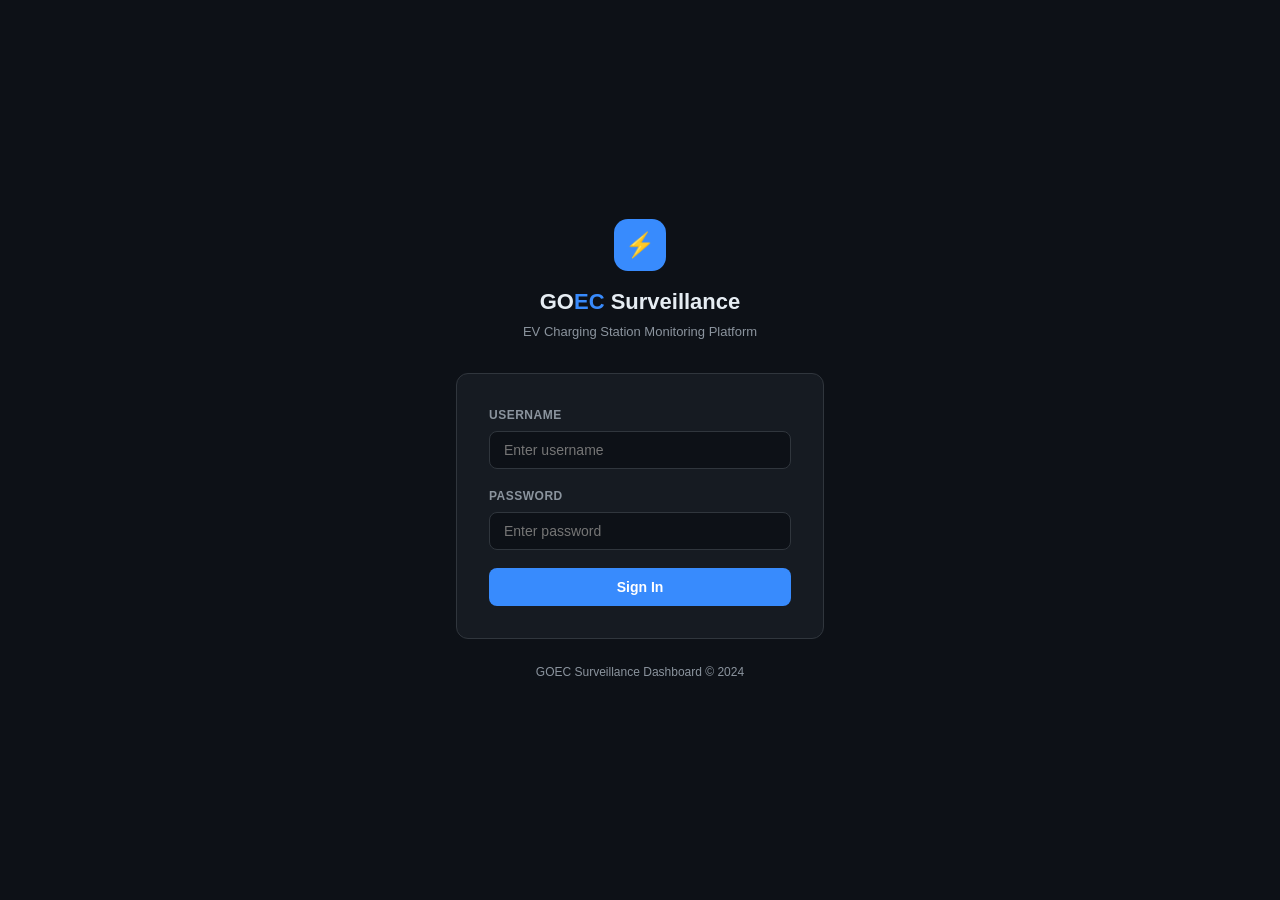
==== services/orchestration/dashboard/gun_detection.html @ 723a0473 "Add multi-page GOEC surveillance dashboard Production-grade static dashboard served via Nginx: - log" ====
<!DOCTYPE html>
<html lang="en">
<head>
  <meta charset="UTF-8"/>
  <meta name="viewport" content="width=device-width, initial-scale=1.0"/>
  <title>GOEC — Gun Detection</title>
  <link rel="stylesheet" href="shared.css"/>
  <style>
    .uc-layout { display: grid; grid-template-columns: 1fr 400px; gap: var(--gap); }
    .uc-layout .col-left  { display: flex; flex-direction: column; gap: var(--gap); }
    .uc-layout .col-right { display: flex; flex-direction: column; gap: var(--gap); }
    @media(max-width:1000px){ .uc-layout { grid-template-columns: 1fr; } }
    .alerts-list { max-height: 420px; overflow-y: auto; }
  </style>
</head>
<body>
<div id="toast-container"></div>
<div id="sidebar-slot"></div>

<div class="main-area" id="main-area">
  <div class="topbar">
    <div class="topbar-left">
      <a href="home.html" style="color:var(--muted);font-size:12px;text-decoration:none;">← Home</a>
      <h2 class="topbar-title">🔫 Gun Detection</h2>
      <span class="badge loading" id="page-badge">Loading…</span>
    </div>
    <div class="topbar-right">
      <span class="topbar-refresh">Updated: <span id="last-refresh">—</span></span>
    </div>
  </div>

  <div class="page-content">

    <div style="display:flex;gap:8px;flex-wrap:wrap;margin-bottom:20px">
      <div class="status-chip"><div class="dot" id="dot-orch"></div><span id="lbl-orch">Orchestration</span></div>
      <div class="status-chip"><div class="dot" id="dot-usecase"></div><span id="lbl-usecase">Usecase Service</span></div>
      <div class="status-chip"><div class="dot" id="dot-alert"></div><span id="lbl-alert">Alert Service</span></div>
      <div class="status-chip"><div class="dot" id="dot-cam"></div><span id="lbl-cam">Camera Detection</span></div>
      <div class="status-chip"><div class="dot" id="dot-worker"></div><span id="lbl-worker">Celery Workers</span></div>
    </div>

    <div class="kpi-strip">
      <div class="kpi-chip">
        <div class="kpi-label">Total Alerts</div>
        <div class="kpi-val" id="kpi-total">—</div>
        <div class="kpi-sub">all time</div>
      </div>
      <div class="kpi-chip">
        <div class="kpi-label">Latest Alert</div>
        <div class="kpi-val" style="font-size:14px" id="kpi-latest">—</div>
        <div class="kpi-sub">timestamp</div>
      </div>
      <div class="kpi-chip">
        <div class="kpi-label">Pipeline</div>
        <div class="kpi-val" id="kpi-pipeline">—</div>
        <div class="kpi-sub">camera_01</div>
      </div>
    </div>

    <div class="uc-layout">
      <div class="col-left">
        <div class="card">
          <div class="card-header">
            <h3>📷 Live Frame Viewer</h3>
            <button class="filter-btn" onclick="refreshNow()">↻ Refresh</button>
          </div>
          <div class="live-frame-box" id="frame-box" style="max-height:340px">
            <div class="frame-empty"><div class="frame-icon">📷</div>Fetching latest frame…</div>
          </div>
          <div class="card-footer">
            <span id="frame-ts">—</span>
            <span style="color:var(--warn)" id="frame-label">Latest alert snapshot</span>
          </div>
        </div>

        <div class="card">
          <div class="card-header">
            <h3>🔔 Violation Alert Feed</h3>
          </div>
          <div style="padding:10px 16px 0;border-bottom:1px solid var(--border)">
            <div class="filter-bar">
              <label>Time range:</label>
              <select class="filter-select" id="filter-range">
                <option value="20">Last 20</option>
                <option value="50">Last 50</option>
                <option value="100">Last 100</option>
              </select>
              <button class="filter-btn" onclick="refreshNow()">Apply</button>
            </div>
          </div>
          <div class="alerts-list" id="alerts-list">
            <div class="spinner-wrap"><div class="spinner"></div></div>
          </div>
          <div class="card-footer">
            <span id="footer-count">—</span>
            <span id="footer-ts">—</span>
          </div>
        </div>
      </div>

      <div class="col-right">
        <div class="card" style="flex:1">
          <div class="card-header">
            <h3>📋 Alert Detail</h3>
          </div>
          <div id="detail-panel" style="padding:20px">
            <div style="text-align:center;color:var(--muted);padding:40px 0">
              <div style="font-size:28px;margin-bottom:8px">👆</div>
              Click any alert to see details
            </div>
          </div>
        </div>
      </div>
    </div>

  </div>
</div>

<div id="modal-overlay" class="modal-overlay" onclick="if(event.target===this)Modal.close()">
  <div class="modal">
    <div class="modal-header">
      <h3 id="modal-title">Alert Detail</h3>
      <button class="modal-close" onclick="Modal.close()">×</button>
    </div>
    <div class="modal-body">
      <img id="modal-snapshot" class="modal-snapshot" alt="Alert Snapshot"/>
      <div class="modal-field"><label>Camera</label><div class="val" id="m-camera">—</div></div>
      <div class="modal-field"><label>Usecase</label><div class="val" id="m-usecase">—</div></div>
      <div class="modal-field"><label>Alert Type</label><div class="val" id="m-type">—</div></div>
      <div class="modal-field"><label>Timestamp</label><div class="val" id="m-ts">—</div></div>
      <div class="modal-field"><label>Status</label><div class="val" id="m-status">—</div></div>
      <div class="modal-field" id="m-extras-section" style="display:none">
        <label>Extras</label><pre class="extras" id="m-extras"></pre>
      </div>
    </div>
  </div>
</div>

<script src="app.js"></script>
<script>
  if (!Auth.requireAuth()) throw new Error('unauthenticated');
  injectSidebarHTML('gun_detection');
  initSidebar();

  const UC_ID = 'gun_detection';
  let prevAlerts = null;

  function renderDetailPanel(alert) {
    const snap = alert.snapshot_b64
      ? `<img src="data:image/jpeg;base64,${alert.snapshot_b64}" style="width:100%;border-radius:6px;margin-bottom:14px"/>`
      : '';
    const extras = alert.extras && Object.keys(alert.extras).length > 0
      ? `<div class="modal-field"><label>Extras</label><pre class="extras">${JSON.stringify(alert.extras, null, 2)}</pre></div>`
      : '';
    document.getElementById('detail-panel').innerHTML = `
      ${snap}
      <div class="modal-field"><label>Alert Type</label><div class="val">${escHtml(alert.alert_type || '—')}</div></div>
      <div class="modal-field"><label>Camera</label><div class="val">${escHtml(alert.camera_id || '—')}</div></div>
      <div class="modal-field"><label>Timestamp</label><div class="val">${fmtTsFull(alert.timestamp)}</div></div>
      <div class="modal-field"><label>Status</label><div class="val">${escHtml(alert.status || '—')}</div></div>
      ${extras}
    `;
  }

  async function refreshNow() {
    const limit = document.getElementById('filter-range').value;
    const [alertData, pipeline] = await Promise.all([
      fetchJSON(`${CONFIG.alertUrl}/alert/list?camera_id=${CONFIG.cameraId}&usecase_name=${UC_ID}&limit=${limit}`, { alerts: [] }),
      fetchJSON(`${CONFIG.orchestrationUrl}/pipeline/status/${CONFIG.cameraId}`),
    ]);

    await refreshServiceStatus();

    const alerts = (alertData && alertData.alerts) ? alertData.alerts : null;
    const alertsArr = alerts || [];

    setDot('dot-alert', alertData !== null ? 'green' : 'red',
      alertData !== null ? 'Alert Service: Up' : 'Alert Service: Down');

    const badge = document.getElementById('page-badge');
    badge.textContent = alertsArr.length > 0 ? 'Active' : 'No Alerts';
    badge.className   = `badge ${alertsArr.length > 0 ? 'active' : 'inactive'}`;

    document.getElementById('kpi-total').textContent   = alertsArr.length;
    document.getElementById('kpi-latest').textContent  = alertsArr[0] ? fmtTs(alertsArr[0].timestamp) : '—';
    document.getElementById('kpi-pipeline').textContent = pipeline
      ? (pipeline.running ? '▶ Running' : '⏸ Idle') : '—';

    renderSnapshot('frame-box', alertsArr);
    document.getElementById('frame-ts').textContent = alertsArr[0] ? fmtTsFull(alertsArr[0].timestamp) : '—';

    const listEl = document.getElementById('alerts-list');
    if (alertData === null) {
      listEl.innerHTML = '<div class="error-state">⚠️ Unable to fetch alert data. Check Alert Service.</div>';
    } else if (alertsArr.length === 0) {
      listEl.innerHTML = '<div class="no-alerts"><div class="no-alerts-icon">✅</div>No violations recorded</div>';
    } else {
      if (prevAlerts) {
        const prevIds = new Set(prevAlerts.map(a => a.alert_id));
        alertsArr.filter(a => !prevIds.has(a.alert_id)).forEach(a => {
          Toast.show({ title: 'New Gun Alert', message: a.alert_type, type: 'warn' });
        });
      }
      listEl.innerHTML = alertsArr.map((a, i) => `
        <div class="alert-item" id="alert-row-${i}" onclick="selectAlert(${i})">
          <div class="alert-icon">🔔</div>
          <div class="alert-body">
            <div class="alert-type">${escHtml(a.alert_type || a.usecase_name || '—')}</div>
            <div class="alert-meta">${escHtml(a.camera_id || '')} &mdash; ${escHtml(a.status || '')}</div>
          </div>
          <div class="alert-ts">${fmtTs(a.timestamp)}</div>
        </div>
      `).join('');
    }

    document.getElementById('footer-count').textContent  = `${alertsArr.length} alert${alertsArr.length !== 1 ? 's' : ''}`;
    document.getElementById('footer-ts').textContent     = alertsArr[0] ? `Last: ${fmtTs(alertsArr[0].timestamp)}` : '—';

    prevAlerts = alertsArr;
    setLastRefresh();
    window._currentAlerts = alertsArr;
  }

  function selectAlert(idx) {
    const a = (window._currentAlerts || [])[idx];
    if (!a) return;
    renderDetailPanel(a);
    document.querySelectorAll('.alert-item').forEach((el, i) => {
      el.style.background = i === idx ? 'rgba(218,54,51,0.1)' : '';
    });
  }

  refreshNow();
  setInterval(refreshNow, CONFIG.refreshIntervalMs);
</script>
</body>
</html>
---- services/orchestration/dashboard/shared.css ----
/* ═══════════════════════════════════════════════════════════
   GOEC Surveillance Dashboard — Shared Stylesheet
   ═══════════════════════════════════════════════════════════ */

*, *::before, *::after { box-sizing: border-box; margin: 0; padding: 0; }

:root {
  --bg:          #0d1117;
  --surface:     #161b22;
  --surface2:    #1c2230;
  --border:      #30363d;
  --accent:      #238636;
  --accent-soft: #1f3d2b;
  --danger:      #da3633;
  --danger-soft: #2d1f1f;
  --warn:        #d29922;
  --warn-soft:   #2d2208;
  --info:        #388bfd;
  --info-soft:   #1f2d3d;
  --text:        #e6edf3;
  --muted:       #8b949e;
  --radius:      8px;
  --radius-lg:   12px;
  --gap:         16px;
  --sidebar-w:   230px;
  --sidebar-collapsed: 58px;
  --topbar-h:    56px;
  --transition:  0.2s ease;
}

html, body {
  background: var(--bg);
  color: var(--text);
  font-family: -apple-system, BlinkMacSystemFont, "Segoe UI", Roboto, "Helvetica Neue", sans-serif;
  font-size: 14px;
  line-height: 1.5;
  min-height: 100vh;
}

/* ── Scrollbar ── */
::-webkit-scrollbar { width: 5px; height: 5px; }
::-webkit-scrollbar-track { background: transparent; }
::-webkit-scrollbar-thumb { background: var(--border); border-radius: 3px; }

/* ══════════════════════════════════════════
   APP SHELL
══════════════════════════════════════════ */
.app-shell {
  display: flex;
  min-height: 100vh;
}

/* ── Sidebar ── */
.sidebar {
  width: var(--sidebar-w);
  min-height: 100vh;
  background: var(--surface);
  border-right: 1px solid var(--border);
  display: flex;
  flex-direction: column;
  position: fixed;
  top: 0; left: 0; bottom: 0;
  z-index: 50;
  transition: width var(--transition);
  overflow: hidden;
}
.sidebar.collapsed { width: var(--sidebar-collapsed); }

.sidebar-brand {
  display: flex;
  align-items: center;
  gap: 10px;
  padding: 0 16px;
  height: var(--topbar-h);
  border-bottom: 1px solid var(--border);
  flex-shrink: 0;
  overflow: hidden;
  white-space: nowrap;
}
.sidebar-brand .brand-icon {
  width: 28px; height: 28px;
  background: var(--info);
  border-radius: 6px;
  display: flex; align-items: center; justify-content: center;
  font-size: 14px;
  flex-shrink: 0;
}
.sidebar-brand .brand-text {
  font-size: 15px;
  font-weight: 700;
  letter-spacing: 0.5px;
  color: var(--text);
}
.sidebar-brand .brand-text span { color: var(--info); }

.sidebar-toggle {
  width: 28px; height: 28px;
  background: none;
  border: 1px solid var(--border);
  border-radius: 6px;
  color: var(--muted);
  cursor: pointer;
  display: flex; align-items: center; justify-content: center;
  margin-left: auto;
  flex-shrink: 0;
  font-size: 13px;
  transition: color var(--transition), background var(--transition);
}
.sidebar-toggle:hover { color: var(--text); background: var(--surface2); }

.sidebar-nav {
  flex: 1;
  padding: 8px 0;
  overflow-y: auto;
  overflow-x: hidden;
}

.nav-section-label {
  font-size: 10px;
  font-weight: 600;
  text-transform: uppercase;
  letter-spacing: 1px;
  color: var(--muted);
  padding: 12px 18px 4px;
  white-space: nowrap;
  overflow: hidden;
  transition: opacity var(--transition);
}
.sidebar.collapsed .nav-section-label { opacity: 0; }

.nav-item {
  display: flex;
  align-items: center;
  gap: 10px;
  padding: 9px 16px;
  color: var(--muted);
  text-decoration: none;
  font-size: 13px;
  font-weight: 500;
  border-radius: 6px;
  margin: 1px 8px;
  white-space: nowrap;
  overflow: hidden;
  transition: color var(--transition), background var(--transition);
  cursor: pointer;
  border: none;
  background: none;
  width: calc(100% - 16px);
  text-align: left;
}
.nav-item:hover { color: var(--text); background: rgba(255,255,255,0.05); }
.nav-item.active { color: var(--info); background: var(--info-soft); }
.nav-item.active .nav-icon { color: var(--info); }
.nav-item.danger:hover { color: var(--danger); background: var(--danger-soft); }

.nav-icon { font-size: 16px; flex-shrink: 0; width: 20px; text-align: center; }
.nav-label { transition: opacity var(--transition); }
.sidebar.collapsed .nav-label { opacity: 0; pointer-events: none; }

.sidebar-bottom {
  padding: 8px 0 12px;
  border-top: 1px solid var(--border);
}

/* ── Main area ── */
.main-area {
  margin-left: var(--sidebar-w);
  flex: 1;
  display: flex;
  flex-direction: column;
  min-height: 100vh;
  transition: margin-left var(--transition);
}
.main-area.sidebar-collapsed { margin-left: var(--sidebar-collapsed); }

/* ── Topbar ── */
.topbar {
  height: var(--topbar-h);
  background: var(--surface);
  border-bottom: 1px solid var(--border);
  display: flex;
  align-items: center;
  justify-content: space-between;
  padding: 0 24px;
  position: sticky;
  top: 0;
  z-index: 40;
}
.topbar-left { display: flex; align-items: center; gap: 12px; }
.topbar-title { font-size: 16px; font-weight: 600; }
.topbar-right { display: flex; align-items: center; gap: 12px; }
.topbar-refresh { font-size: 12px; color: var(--muted); }

/* ── Page content ── */
.page-content {
  padding: 24px;
  flex: 1;
}

/* ══════════════════════════════════════════
   BADGES
══════════════════════════════════════════ */
.badge {
  display: inline-flex; align-items: center; gap: 5px;
  font-size: 11px; font-weight: 600;
  padding: 3px 10px;
  border-radius: 20px;
  text-transform: uppercase;
  letter-spacing: 0.3px;
  white-space: nowrap;
}
.badge::before { content: ''; width: 6px; height: 6px; border-radius: 50%; flex-shrink: 0; }
.badge.active   { background: var(--accent-soft); color: #56d364; border: 1px solid var(--accent); }
.badge.active::before { background: #56d364; box-shadow: 0 0 5px #56d364; }
.badge.inactive { background: var(--danger-soft); color: #f85149; border: 1px solid var(--danger); }
.badge.inactive::before { background: #f85149; }
.badge.loading  { background: var(--info-soft);   color: #79c0ff; border: 1px solid var(--info); }
.badge.loading::before { background: #79c0ff; animation: pulse 1.2s infinite; }
.badge.error    { background: var(--danger-soft); color: #f85149; border: 1px solid var(--danger); }
.badge.coming-soon { background: var(--info-soft); color: #79c0ff; border: 1px solid var(--info); }
.badge.coming-soon::before { display: none; }

/* ══════════════════════════════════════════
   CARDS
══════════════════════════════════════════ */
.card {
  background: var(--surface);
  border: 1px solid var(--border);
  border-radius: var(--radius);
  overflow: hidden;
}
.card-header {
  display: flex; align-items: center; justify-content: space-between;
  padding: 14px 18px;
  border-bottom: 1px solid var(--border);
}
.card-header h3 { font-size: 14px; font-weight: 600; display: flex; align-items: center; gap: 8px; }
.card-body { padding: 18px; }
.card-footer {
  padding: 10px 18px;
  border-top: 1px solid var(--border);
  font-size: 12px;
  color: var(--muted);
  display: flex; align-items: center; justify-content: space-between;
}

/* ══════════════════════════════════════════
   SECTION TITLE
══════════════════════════════════════════ */
.section-title {
  font-size: 12px;
  font-weight: 600;
  text-transform: uppercase;
  letter-spacing: 1px;
  color: var(--muted);
  margin-bottom: 14px;
  padding-bottom: 8px;
  border-bottom: 1px solid var(--border);
}

/* ══════════════════════════════════════════
   STATUS DOTS
══════════════════════════════════════════ */
.dot {
  width: 8px; height: 8px;
  border-radius: 50%;
  background: var(--muted);
  flex-shrink: 0;
  display: inline-block;
}
.dot.green  { background: var(--accent); box-shadow: 0 0 6px var(--accent); }
.dot.red    { background: var(--danger); box-shadow: 0 0 6px var(--danger); }
.dot.yellow { background: var(--warn);   box-shadow: 0 0 6px var(--warn); }

.status-chip {
  display: inline-flex; align-items: center; gap: 7px;
  background: var(--surface);
  border: 1px solid var(--border);
  border-radius: 20px;
  padding: 5px 12px;
  font-size: 12px;
}

/* ══════════════════════════════════════════
   ALERT FEED
══════════════════════════════════════════ */
.alerts-list {
  overflow-y: auto;
}
.alert-item {
  padding: 10px 16px;
  border-bottom: 1px solid var(--border);
  display: flex;
  align-items: flex-start;
  gap: 10px;
  cursor: pointer;
  transition: background var(--transition);
}
.alert-item:hover { background: rgba(255,255,255,0.03); }
.alert-item:last-child { border-bottom: none; }
.alert-item.new-alert { animation: flash-in 0.5s ease; }
.alert-icon { font-size: 14px; flex-shrink: 0; margin-top: 1px; }
.alert-body { flex: 1; min-width: 0; }
.alert-type {
  font-weight: 600; font-size: 13px; color: var(--warn);
  white-space: nowrap; overflow: hidden; text-overflow: ellipsis;
}
.alert-meta { font-size: 11px; color: var(--muted); margin-top: 2px; }
.alert-ts   { font-size: 11px; color: var(--muted); flex-shrink: 0; margin-top: 2px; }
.no-alerts  { padding: 32px 16px; text-align: center; color: var(--muted); font-size: 13px; }
.no-alerts .no-alerts-icon { font-size: 28px; margin-bottom: 8px; }
.error-state { padding: 32px 16px; text-align: center; color: var(--danger); font-size: 13px; }

/* ══════════════════════════════════════════
   SPINNER
══════════════════════════════════════════ */
.spinner-wrap {
  display: flex;
  align-items: center;
  justify-content: center;
  padding: 32px;
}
.spinner {
  width: 24px; height: 24px;
  border: 2px solid var(--border);
  border-top-color: var(--info);
  border-radius: 50%;
  animation: spin 0.7s linear infinite;
}
.spinner.sm { width: 16px; height: 16px; }

/* ══════════════════════════════════════════
   TOAST
══════════════════════════════════════════ */
#toast-container {
  position: fixed;
  bottom: 24px; right: 24px;
  z-index: 999;
  display: flex;
  flex-direction: column;
  gap: 8px;
  pointer-events: none;
}
.toast {
  background: var(--surface2);
  border: 1px solid var(--border);
  border-radius: var(--radius);
  padding: 12px 16px;
  font-size: 13px;
  display: flex;
  align-items: flex-start;
  gap: 10px;
  min-width: 280px;
  max-width: 360px;
  pointer-events: all;
  animation: slide-in 0.25s ease;
  box-shadow: 0 4px 20px rgba(0,0,0,0.4);
}
.toast.warn  { border-left: 3px solid var(--warn); }
.toast.danger{ border-left: 3px solid var(--danger); }
.toast.info  { border-left: 3px solid var(--info); }
.toast.success { border-left: 3px solid var(--accent); }
.toast-icon  { font-size: 16px; flex-shrink: 0; }
.toast-body  { flex: 1; }
.toast-title { font-weight: 600; margin-bottom: 2px; }
.toast-msg   { color: var(--muted); font-size: 12px; }
.toast-close {
  background: none; border: none; color: var(--muted);
  cursor: pointer; font-size: 16px; line-height: 1; flex-shrink: 0;
}
.toast-close:hover { color: var(--text); }
.toast.fade-out { animation: fade-out 0.3s ease forwards; }

/* ══════════════════════════════════════════
   MODAL
══════════════════════════════════════════ */
.modal-overlay {
  display: none;
  position: fixed; inset: 0;
  background: rgba(0,0,0,0.7);
  z-index: 200;
  align-items: center;
  justify-content: center;
  padding: 16px;
}
.modal-overlay.open { display: flex; }
.modal {
  background: var(--surface);
  border: 1px solid var(--border);
  border-radius: var(--radius-lg);
  width: 600px;
  max-width: 100%;
  max-height: 90vh;
  overflow-y: auto;
  animation: modal-in 0.2s ease;
}
.modal-header {
  display: flex; justify-content: space-between; align-items: center;
  padding: 16px 20px;
  border-bottom: 1px solid var(--border);
  position: sticky; top: 0; background: var(--surface); z-index: 1;
}
.modal-header h3 { font-size: 15px; font-weight: 600; }
.modal-close {
  background: none; border: none; color: var(--muted);
  cursor: pointer; font-size: 22px; line-height: 1; padding: 0 4px;
}
.modal-close:hover { color: var(--text); }
.modal-body { padding: 20px; }
.modal-snapshot { width: 100%; border-radius: 8px; margin-bottom: 18px; display: none; }
.modal-field { margin-bottom: 14px; }
.modal-field label {
  display: block; font-size: 11px; font-weight: 600;
  color: var(--muted); text-transform: uppercase; margin-bottom: 5px; letter-spacing: 0.5px;
}
.modal-field .val { font-size: 13px; }
pre.extras {
  background: var(--bg); border: 1px solid var(--border);
  border-radius: 6px; padding: 12px; font-size: 11px;
  overflow-x: auto; white-space: pre-wrap; word-break: break-all;
  color: #79c0ff; font-family: "SFMono-Regular", Consolas, monospace;
}

/* ══════════════════════════════════════════
   FILTER BAR
══════════════════════════════════════════ */
.filter-bar {
  display: flex; align-items: center; gap: 8px; flex-wrap: wrap;
  padding: 10px 0 14px;
}
.filter-bar label { font-size: 12px; color: var(--muted); }
.filter-select, .filter-input {
  background: var(--surface2); border: 1px solid var(--border);
  color: var(--text); border-radius: 6px;
  padding: 6px 10px; font-size: 12px; outline: none;
  transition: border-color var(--transition);
}
.filter-select:focus, .filter-input:focus { border-color: var(--info); }
.filter-btn {
  background: var(--info-soft); border: 1px solid var(--info);
  color: var(--info); border-radius: 6px;
  padding: 6px 14px; font-size: 12px; font-weight: 600;
  cursor: pointer; transition: background var(--transition);
}
.filter-btn:hover { background: rgba(56,139,253,0.2); }

/* ══════════════════════════════════════════
   SNAPSHOT VIEWER
══════════════════════════════════════════ */
.live-frame-box {
  background: #000;
  border-radius: var(--radius);
  overflow: hidden;
  position: relative;
  aspect-ratio: 16/9;
  display: flex; align-items: center; justify-content: center;
}
.live-frame-box img {
  width: 100%; height: 100%; object-fit: contain; display: block;
}
.live-frame-box .frame-empty {
  color: var(--muted); font-size: 13px; text-align: center; padding: 16px;
}
.live-frame-box .frame-empty .frame-icon { font-size: 36px; margin-bottom: 8px; }
.frame-label {
  position: absolute; bottom: 8px; left: 0; right: 0;
  text-align: center; font-size: 11px; color: rgba(255,255,255,0.5);
}

/* ══════════════════════════════════════════
   KPI CHIPS
══════════════════════════════════════════ */
.kpi-strip {
  display: flex; gap: var(--gap); flex-wrap: wrap; margin-bottom: 24px;
}
.kpi-chip {
  background: var(--surface); border: 1px solid var(--border);
  border-radius: var(--radius); padding: 14px 20px; min-width: 150px; flex: 1;
}
.kpi-chip .kpi-label { font-size: 11px; color: var(--muted); margin-bottom: 6px; font-weight: 500; }
.kpi-chip .kpi-val { font-size: 22px; font-weight: 700; }
.kpi-chip .kpi-sub { font-size: 11px; color: var(--muted); margin-top: 2px; }

/* ══════════════════════════════════════════
   PAGE HEADER
══════════════════════════════════════════ */
.page-header {
  display: flex; align-items: center; justify-content: space-between;
  margin-bottom: 24px; flex-wrap: wrap; gap: 12px;
}
.page-header-left { display: flex; align-items: center; gap: 14px; }
.page-icon { font-size: 28px; }
.page-header h2 { font-size: 20px; font-weight: 700; }
.page-header .page-sub { font-size: 13px; color: var(--muted); margin-top: 2px; }

/* ══════════════════════════════════════════
   GRID LAYOUTS
══════════════════════════════════════════ */
.grid-2 { display: grid; grid-template-columns: 1fr 1fr; gap: var(--gap); }
.grid-3 { display: grid; grid-template-columns: repeat(3, 1fr); gap: var(--gap); }
.grid-auto { display: grid; grid-template-columns: repeat(auto-fill, minmax(280px, 1fr)); gap: var(--gap); }

/* ══════════════════════════════════════════
   ANIMATIONS
══════════════════════════════════════════ */
@keyframes spin      { to { transform: rotate(360deg); } }
@keyframes pulse     { 0%,100%{ opacity:1; } 50%{ opacity:0.4; } }
@keyframes flash-in  { from { background: rgba(210,153,34,0.15); } to { background: transparent; } }
@keyframes slide-in  { from { transform: translateX(40px); opacity: 0; } to { transform: none; opacity: 1; } }
@keyframes fade-out  { to { opacity: 0; transform: translateX(20px); } }
@keyframes modal-in  { from { opacity: 0; transform: scale(0.96); } to { opacity: 1; transform: none; } }

/* ══════════════════════════════════════════
   RESPONSIVE
══════════════════════════════════════════ */
@media (max-width: 900px) {
  .grid-2, .grid-3 { grid-template-columns: 1fr; }
  .sidebar { width: var(--sidebar-collapsed); }
  .sidebar .nav-label, .sidebar .nav-section-label, .sidebar .brand-text { opacity: 0; pointer-events: none; }
  .main-area { margin-left: var(--sidebar-collapsed); }
}
@media (max-width: 600px) {
  .page-content { padding: 14px; }
  .kpi-strip { gap: 8px; }
  .kpi-chip { min-width: 120px; padding: 12px; }
}
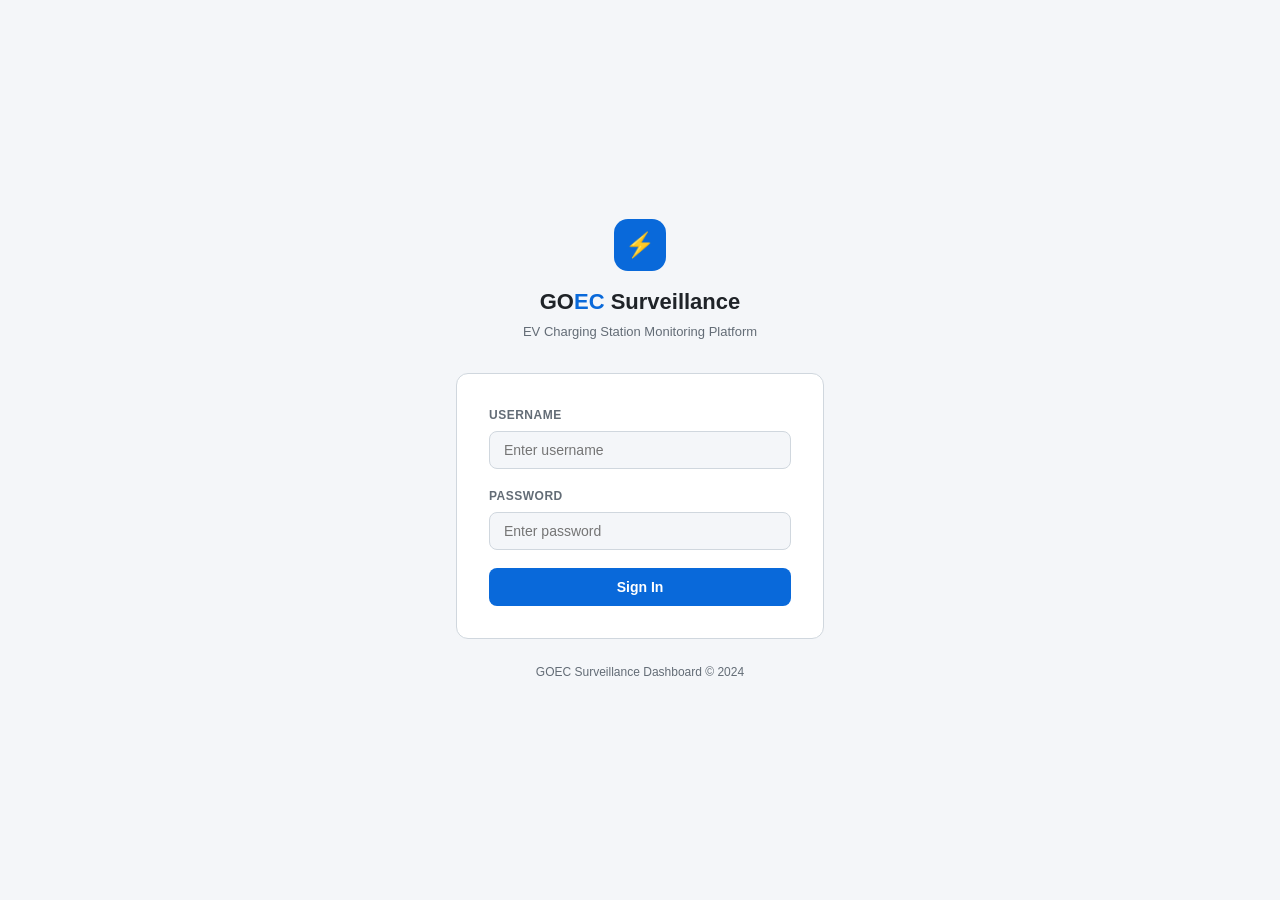
==== commit 5433a895: "fix: load alert snapshots on demand instead of inline in dashboard renderSnapshot and showDetail in " ====
--- a/services/orchestration/dashboard/gun_detection.html
+++ b/services/orchestration/dashboard/gun_detection.html
@@ -3,231 +3,211 @@
 <head>
   <meta charset="UTF-8"/>
   <meta name="viewport" content="width=device-width, initial-scale=1.0"/>
-  <title>GOEC — Gun Detection</title>
+  <title>GOEC — Charging Gun Activity</title>
   <link rel="stylesheet" href="shared.css"/>
-  <style>
-    .uc-layout { display: grid; grid-template-columns: 1fr 400px; gap: var(--gap); }
-    .uc-layout .col-left  { display: flex; flex-direction: column; gap: var(--gap); }
-    .uc-layout .col-right { display: flex; flex-direction: column; gap: var(--gap); }
-    @media(max-width:1000px){ .uc-layout { grid-template-columns: 1fr; } }
-    .alerts-list { max-height: 420px; overflow-y: auto; }
-  </style>
 </head>
 <body>
-<div id="toast-container"></div>
-<div id="sidebar-slot"></div>
-
-<div class="main-area" id="main-area">
-  <div class="topbar">
-    <div class="topbar-left">
-      <a href="home.html" style="color:var(--muted);font-size:12px;text-decoration:none;">← Home</a>
-      <h2 class="topbar-title">🔫 Gun Detection</h2>
-      <span class="badge loading" id="page-badge">Loading…</span>
+<div class="app-shell">
+  <div id="sidebar-slot"></div>
+  <div class="main-area" id="main-area">
+
+    <div class="topbar">
+      <div class="topbar-left">
+        <span class="topbar-title">⚡ Charging Gun Activity</span>
+      </div>
+      <div class="topbar-right">
+        <span class="topbar-refresh">Updated <span id="last-refresh">—</span></span>
+      </div>
     </div>
-    <div class="topbar-right">
-      <span class="topbar-refresh">Updated: <span id="last-refresh">—</span></span>
-    </div>
-  </div>
-
-  <div class="page-content">
-
-    <div style="display:flex;gap:8px;flex-wrap:wrap;margin-bottom:20px">
-      <div class="status-chip"><div class="dot" id="dot-orch"></div><span id="lbl-orch">Orchestration</span></div>
-      <div class="status-chip"><div class="dot" id="dot-usecase"></div><span id="lbl-usecase">Usecase Service</span></div>
-      <div class="status-chip"><div class="dot" id="dot-alert"></div><span id="lbl-alert">Alert Service</span></div>
-      <div class="status-chip"><div class="dot" id="dot-cam"></div><span id="lbl-cam">Camera Detection</span></div>
-      <div class="status-chip"><div class="dot" id="dot-worker"></div><span id="lbl-worker">Celery Workers</span></div>
-    </div>
-
-    <div class="kpi-strip">
-      <div class="kpi-chip">
-        <div class="kpi-label">Total Alerts</div>
-        <div class="kpi-val" id="kpi-total">—</div>
-        <div class="kpi-sub">all time</div>
-      </div>
-      <div class="kpi-chip">
-        <div class="kpi-label">Latest Alert</div>
-        <div class="kpi-val" style="font-size:14px" id="kpi-latest">—</div>
-        <div class="kpi-sub">timestamp</div>
-      </div>
-      <div class="kpi-chip">
-        <div class="kpi-label">Pipeline</div>
-        <div class="kpi-val" id="kpi-pipeline">—</div>
-        <div class="kpi-sub">camera_01</div>
-      </div>
-    </div>
-
-    <div class="uc-layout">
-      <div class="col-left">
-        <div class="card">
-          <div class="card-header">
-            <h3>📷 Live Frame Viewer</h3>
-            <button class="filter-btn" onclick="refreshNow()">↻ Refresh</button>
-          </div>
-          <div class="live-frame-box" id="frame-box" style="max-height:340px">
-            <div class="frame-empty"><div class="frame-icon">📷</div>Fetching latest frame…</div>
-          </div>
-          <div class="card-footer">
-            <span id="frame-ts">—</span>
-            <span style="color:var(--warn)" id="frame-label">Latest alert snapshot</span>
-          </div>
-        </div>
-
-        <div class="card">
-          <div class="card-header">
-            <h3>🔔 Violation Alert Feed</h3>
-          </div>
-          <div style="padding:10px 16px 0;border-bottom:1px solid var(--border)">
-            <div class="filter-bar">
-              <label>Time range:</label>
-              <select class="filter-select" id="filter-range">
-                <option value="20">Last 20</option>
-                <option value="50">Last 50</option>
-                <option value="100">Last 100</option>
-              </select>
-              <button class="filter-btn" onclick="refreshNow()">Apply</button>
-            </div>
-          </div>
-          <div class="alerts-list" id="alerts-list">
-            <div class="spinner-wrap"><div class="spinner"></div></div>
-          </div>
-          <div class="card-footer">
-            <span id="footer-count">—</span>
-            <span id="footer-ts">—</span>
-          </div>
-        </div>
-      </div>
-
-      <div class="col-right">
-        <div class="card" style="flex:1">
-          <div class="card-header">
-            <h3>📋 Alert Detail</h3>
-          </div>
-          <div id="detail-panel" style="padding:20px">
-            <div style="text-align:center;color:var(--muted);padding:40px 0">
-              <div style="font-size:28px;margin-bottom:8px">👆</div>
-              Click any alert to see details
-            </div>
-          </div>
-        </div>
-      </div>
-    </div>
-
-  </div>
-</div>
-
-<div id="modal-overlay" class="modal-overlay" onclick="if(event.target===this)Modal.close()">
-  <div class="modal">
-    <div class="modal-header">
-      <h3 id="modal-title">Alert Detail</h3>
-      <button class="modal-close" onclick="Modal.close()">×</button>
-    </div>
-    <div class="modal-body">
-      <img id="modal-snapshot" class="modal-snapshot" alt="Alert Snapshot"/>
-      <div class="modal-field"><label>Camera</label><div class="val" id="m-camera">—</div></div>
-      <div class="modal-field"><label>Usecase</label><div class="val" id="m-usecase">—</div></div>
-      <div class="modal-field"><label>Alert Type</label><div class="val" id="m-type">—</div></div>
-      <div class="modal-field"><label>Timestamp</label><div class="val" id="m-ts">—</div></div>
-      <div class="modal-field"><label>Status</label><div class="val" id="m-status">—</div></div>
-      <div class="modal-field" id="m-extras-section" style="display:none">
-        <label>Extras</label><pre class="extras" id="m-extras"></pre>
+
+    <div class="page-content">
+
+      <div class="page-header">
+        <div class="page-header-left">
+          <span class="page-icon">⚡</span>
+          <div>
+            <h2>Charging Gun Activity</h2>
+            <div class="page-sub">Live monitoring of EV charging gun connection and disconnection events</div>
+          </div>
+        </div>
+        <span class="badge loading" id="status-badge">Loading…</span>
+      </div>
+
+      <div class="grid-2">
+
+        <!-- LEFT column -->
+        <div style="display:flex;flex-direction:column;gap:var(--gap)">
+
+          <!-- Latest snapshot -->
+          <div class="card">
+            <div class="card-header"><h3>📷 Latest Snapshot</h3></div>
+            <div class="card-body" style="padding:0">
+              <div class="live-frame-box" id="snapshot-box">
+                <div class="frame-empty"><div class="frame-icon">📷</div>No snapshot yet</div>
+              </div>
+            </div>
+          </div>
+
+          <!-- Alert history -->
+          <div class="card">
+            <div class="card-header">
+              <h3>📋 Event History</h3>
+              <span id="alert-count-badge" style="font-size:12px;color:var(--muted)"></span>
+            </div>
+            <div class="alerts-list" id="alert-list" style="max-height:420px;overflow-y:auto">
+              <div class="spinner-wrap"><div class="spinner"></div></div>
+            </div>
+          </div>
+
+        </div>
+
+        <!-- RIGHT column: detail panel -->
+        <div class="card" id="detail-panel">
+          <div class="card-header"><h3>🔍 Event Detail</h3></div>
+          <div class="card-body" id="detail-body">
+            <div style="text-align:center;color:var(--muted);padding:48px 16px">
+              <div style="font-size:32px;margin-bottom:8px">👆</div>
+              Select an event to view details
+            </div>
+          </div>
+        </div>
+
       </div>
     </div>
   </div>
 </div>
 
+<div id="toast-container"></div>
 <script src="app.js"></script>
 <script>
-  if (!Auth.requireAuth()) throw new Error('unauthenticated');
+  Auth.requireAuth();
   injectSidebarHTML('gun_detection');
   initSidebar();
 
   const UC_ID = 'gun_detection';
   let prevAlerts = null;
 
-  function renderDetailPanel(alert) {
-    const snap = alert.snapshot_b64
-      ? `<img src="data:image/jpeg;base64,${alert.snapshot_b64}" style="width:100%;border-radius:6px;margin-bottom:14px"/>`
-      : '';
-    const extras = alert.extras && Object.keys(alert.extras).length > 0
-      ? `<div class="modal-field"><label>Extras</label><pre class="extras">${JSON.stringify(alert.extras, null, 2)}</pre></div>`
-      : '';
-    document.getElementById('detail-panel').innerHTML = `
+  /* ── Human-readable description ── */
+  function describeAlert(alert) {
+    const extras = alert.extras || {};
+    const events = extras.events || [];
+    if (events.length === 0) return 'Charging gun activity detected';
+
+    const parts = events.map(ev => {
+      const gunName = (ev.metadata && ev.metadata.gun_name) ? ev.metadata.gun_name : 'Charging gun';
+      switch (ev.event_type) {
+        case 'gun_plugin':  return `${gunName} connected`;
+        case 'gun_plugout': return `${gunName} disconnected`;
+        default:            return 'Charging gun activity detected';
+      }
+    });
+    return parts.join('; ');
+  }
+
+  /* ── Detail panel extras (plain English) ── */
+  function extrasHTML(alert) {
+    const extras = alert.extras || {};
+    const events = extras.events || [];
+    if (events.length === 0) return '';
+
+    return events.map(ev => {
+      const meta       = ev.metadata || {};
+      const gun        = meta.gun_name    ? `<div class="modal-field"><label>Gun</label><div class="val">${escHtml(meta.gun_name)}</div></div>` : '';
+      const roi        = meta.roi         ? `<div class="modal-field"><label>Zone</label><div class="val">${escHtml(meta.roi)}</div></div>` : '';
+      const pluginTime = meta.plugin_time ? `<div class="modal-field"><label>Connected at</label><div class="val">${escHtml(meta.plugin_time)}</div></div>` : '';
+      const plugoutTime= meta.plugout_time? `<div class="modal-field"><label>Disconnected at</label><div class="val">${escHtml(meta.plugout_time)}</div></div>` : '';
+      return gun + roi + pluginTime + plugoutTime;
+    }).join('');
+  }
+
+  /* ── Show detail in right panel ── */
+  async function showDetail(alert, idx) {
+    let snap = '';
+    if (alert.has_snapshot && alert.alert_id) {
+      const snapData = await fetchJSON(`${CONFIG.alertUrl}/alert/${alert.alert_id}/snapshot`);
+      if (snapData && snapData.snapshot_b64) {
+        snap = `<img src="data:image/jpeg;base64,${snapData.snapshot_b64}" alt="Event snapshot" style="width:100%;border-radius:6px;margin-bottom:16px"/>`;
+      }
+    }
+    const desc = describeAlert(alert);
+    document.getElementById('detail-body').innerHTML = `
       ${snap}
-      <div class="modal-field"><label>Alert Type</label><div class="val">${escHtml(alert.alert_type || '—')}</div></div>
-      <div class="modal-field"><label>Camera</label><div class="val">${escHtml(alert.camera_id || '—')}</div></div>
-      <div class="modal-field"><label>Timestamp</label><div class="val">${fmtTsFull(alert.timestamp)}</div></div>
-      <div class="modal-field"><label>Status</label><div class="val">${escHtml(alert.status || '—')}</div></div>
-      ${extras}
+      <div class="modal-field">
+        <label>Description</label>
+        <div class="val" style="font-size:14px">${escHtml(desc)}</div>
+      </div>
+      <div class="modal-field">
+        <label>Time</label>
+        <div class="val">${fmtTsFull(alert.timestamp)}</div>
+      </div>
+      ${extrasHTML(alert)}
     `;
-  }
-
+    document.querySelectorAll('#alert-list .alert-item').forEach((el, i) => {
+      el.style.background = i === idx ? 'rgba(218,54,51,0.1)' : '';
+    });
+  }
+
+  /* ── Render alert list ── */
+  function renderAlerts(alertsArr) {
+    const listEl = document.getElementById('alert-list');
+    if (alertsArr.length === 0) {
+      listEl.innerHTML = '<div class="no-alerts"><div class="no-alerts-icon">⚡</div>No charging gun events recorded</div>';
+      return;
+    }
+    listEl.innerHTML = alertsArr.map((a, i) => `
+      <div class="alert-item" onclick="showDetail(window._alerts[${i}], ${i})">
+        <div class="alert-icon">🔌</div>
+        <div class="alert-body">
+          <div class="alert-type">${escHtml(describeAlert(a))}</div>
+        </div>
+        <div class="alert-ts">${fmtTsFull(a.timestamp)}</div>
+      </div>
+    `).join('');
+  }
+
+  /* ── Main refresh ── */
   async function refreshNow() {
-    const limit = document.getElementById('filter-range').value;
     const [alertData, pipeline] = await Promise.all([
-      fetchJSON(`${CONFIG.alertUrl}/alert/list?camera_id=${CONFIG.cameraId}&usecase_name=${UC_ID}&limit=${limit}`, { alerts: [] }),
+      fetchJSON(`${CONFIG.alertUrl}/alert/list?camera_id=${CONFIG.cameraId}&usecase_name=${UC_ID}&limit=50`),
       fetchJSON(`${CONFIG.orchestrationUrl}/pipeline/status/${CONFIG.cameraId}`),
     ]);
 
-    await refreshServiceStatus();
-
-    const alerts = (alertData && alertData.alerts) ? alertData.alerts : null;
-    const alertsArr = alerts || [];
-
-    setDot('dot-alert', alertData !== null ? 'green' : 'red',
-      alertData !== null ? 'Alert Service: Up' : 'Alert Service: Down');
-
-    const badge = document.getElementById('page-badge');
-    badge.textContent = alertsArr.length > 0 ? 'Active' : 'No Alerts';
-    badge.className   = `badge ${alertsArr.length > 0 ? 'active' : 'inactive'}`;
-
-    document.getElementById('kpi-total').textContent   = alertsArr.length;
-    document.getElementById('kpi-latest').textContent  = alertsArr[0] ? fmtTs(alertsArr[0].timestamp) : '—';
-    document.getElementById('kpi-pipeline').textContent = pipeline
-      ? (pipeline.running ? '▶ Running' : '⏸ Idle') : '—';
-
-    renderSnapshot('frame-box', alertsArr);
-    document.getElementById('frame-ts').textContent = alertsArr[0] ? fmtTsFull(alertsArr[0].timestamp) : '—';
-
-    const listEl = document.getElementById('alerts-list');
-    if (alertData === null) {
-      listEl.innerHTML = '<div class="error-state">⚠️ Unable to fetch alert data. Check Alert Service.</div>';
-    } else if (alertsArr.length === 0) {
-      listEl.innerHTML = '<div class="no-alerts"><div class="no-alerts-icon">✅</div>No violations recorded</div>';
+    const alertsArr = (alertData && alertData.alerts) ? alertData.alerts : [];
+    const fetchFailed = alertData === null;
+
+    const badge = document.getElementById('status-badge');
+    if (pipeline === null) {
+      badge.textContent = 'Offline';
+      badge.className   = 'badge inactive';
+    } else if (pipeline.running) {
+      badge.textContent = 'Monitoring';
+      badge.className   = 'badge active';
+    } else {
+      badge.textContent = 'Idle';
+      badge.className   = 'badge loading';
+    }
+
+    document.getElementById('alert-count-badge').textContent =
+      alertsArr.length ? `${alertsArr.length} event${alertsArr.length !== 1 ? 's' : ''}` : '';
+
+    renderSnapshot('snapshot-box', alertsArr);
+
+    const listEl = document.getElementById('alert-list');
+    if (fetchFailed) {
+      listEl.innerHTML = '<div class="error-state">⚠️ Unable to load events. Please try again shortly.</div>';
     } else {
       if (prevAlerts) {
         const prevIds = new Set(prevAlerts.map(a => a.alert_id));
         alertsArr.filter(a => !prevIds.has(a.alert_id)).forEach(a => {
-          Toast.show({ title: 'New Gun Alert', message: a.alert_type, type: 'warn' });
+          Toast.show({ title: 'Charging Gun Event', message: describeAlert(a), type: 'warn' });
         });
       }
-      listEl.innerHTML = alertsArr.map((a, i) => `
-        <div class="alert-item" id="alert-row-${i}" onclick="selectAlert(${i})">
-          <div class="alert-icon">🔔</div>
-          <div class="alert-body">
-            <div class="alert-type">${escHtml(a.alert_type || a.usecase_name || '—')}</div>
-            <div class="alert-meta">${escHtml(a.camera_id || '')} &mdash; ${escHtml(a.status || '')}</div>
-          </div>
-          <div class="alert-ts">${fmtTs(a.timestamp)}</div>
-        </div>
-      `).join('');
-    }
-
-    document.getElementById('footer-count').textContent  = `${alertsArr.length} alert${alertsArr.length !== 1 ? 's' : ''}`;
-    document.getElementById('footer-ts').textContent     = alertsArr[0] ? `Last: ${fmtTs(alertsArr[0].timestamp)}` : '—';
-
+      renderAlerts(alertsArr);
+    }
+
+    window._alerts = alertsArr;
     prevAlerts = alertsArr;
     setLastRefresh();
-    window._currentAlerts = alertsArr;
-  }
-
-  function selectAlert(idx) {
-    const a = (window._currentAlerts || [])[idx];
-    if (!a) return;
-    renderDetailPanel(a);
-    document.querySelectorAll('.alert-item').forEach((el, i) => {
-      el.style.background = i === idx ? 'rgba(218,54,51,0.1)' : '';
-    });
   }
 
   refreshNow();
--- a/services/orchestration/dashboard/shared.css
+++ b/services/orchestration/dashboard/shared.css
@@ -5,20 +5,20 @@
 *, *::before, *::after { box-sizing: border-box; margin: 0; padding: 0; }
 
 :root {
-  --bg:          #0d1117;
-  --surface:     #161b22;
-  --surface2:    #1c2230;
-  --border:      #30363d;
-  --accent:      #238636;
-  --accent-soft: #1f3d2b;
-  --danger:      #da3633;
-  --danger-soft: #2d1f1f;
-  --warn:        #d29922;
-  --warn-soft:   #2d2208;
-  --info:        #388bfd;
-  --info-soft:   #1f2d3d;
-  --text:        #e6edf3;
-  --muted:       #8b949e;
+  --bg:          #f4f6f9;
+  --surface:     #ffffff;
+  --surface2:    #eef1f5;
+  --border:      #d0d7de;
+  --accent:      #1a7f37;
+  --accent-soft: #d4f0dc;
+  --danger:      #cf222e;
+  --danger-soft: #fce8e8;
+  --warn:        #9a6700;
+  --warn-soft:   #fff8e1;
+  --info:        #0969da;
+  --info-soft:   #dbeafe;
+  --text:        #1f2328;
+  --muted:       #636c76;
   --radius:      8px;
   --radius-lg:   12px;
   --gap:         16px;
@@ -148,7 +148,7 @@
   width: calc(100% - 16px);
   text-align: left;
 }
-.nav-item:hover { color: var(--text); background: rgba(255,255,255,0.05); }
+.nav-item:hover { color: var(--text); background: rgba(0,0,0,0.05); }
 .nav-item.active { color: var(--info); background: var(--info-soft); }
 .nav-item.active .nav-icon { color: var(--info); }
 .nav-item.danger:hover { color: var(--danger); background: var(--danger-soft); }
@@ -210,14 +210,14 @@
   white-space: nowrap;
 }
 .badge::before { content: ''; width: 6px; height: 6px; border-radius: 50%; flex-shrink: 0; }
-.badge.active   { background: var(--accent-soft); color: #56d364; border: 1px solid var(--accent); }
-.badge.active::before { background: #56d364; box-shadow: 0 0 5px #56d364; }
-.badge.inactive { background: var(--danger-soft); color: #f85149; border: 1px solid var(--danger); }
-.badge.inactive::before { background: #f85149; }
-.badge.loading  { background: var(--info-soft);   color: #79c0ff; border: 1px solid var(--info); }
-.badge.loading::before { background: #79c0ff; animation: pulse 1.2s infinite; }
-.badge.error    { background: var(--danger-soft); color: #f85149; border: 1px solid var(--danger); }
-.badge.coming-soon { background: var(--info-soft); color: #79c0ff; border: 1px solid var(--info); }
+.badge.active   { background: var(--accent-soft); color: var(--accent); border: 1px solid var(--accent); }
+.badge.active::before { background: var(--accent); box-shadow: 0 0 5px var(--accent); }
+.badge.inactive { background: var(--danger-soft); color: var(--danger); border: 1px solid var(--danger); }
+.badge.inactive::before { background: var(--danger); }
+.badge.loading  { background: var(--info-soft);   color: var(--info); border: 1px solid var(--info); }
+.badge.loading::before { background: var(--info); animation: pulse 1.2s infinite; }
+.badge.error    { background: var(--danger-soft); color: var(--danger); border: 1px solid var(--danger); }
+.badge.coming-soon { background: var(--info-soft); color: var(--info); border: 1px solid var(--info); }
 .badge.coming-soon::before { display: none; }
 
 /* ══════════════════════════════════════════
@@ -296,7 +296,7 @@
   cursor: pointer;
   transition: background var(--transition);
 }
-.alert-item:hover { background: rgba(255,255,255,0.03); }
+.alert-item:hover { background: rgba(0,0,0,0.03); }
 .alert-item:last-child { border-bottom: none; }
 .alert-item.new-alert { animation: flash-in 0.5s ease; }
 .alert-icon { font-size: 14px; flex-shrink: 0; margin-top: 1px; }
@@ -354,7 +354,7 @@
   max-width: 360px;
   pointer-events: all;
   animation: slide-in 0.25s ease;
-  box-shadow: 0 4px 20px rgba(0,0,0,0.4);
+  box-shadow: 0 4px 20px rgba(0,0,0,0.12);
 }
 .toast.warn  { border-left: 3px solid var(--warn); }
 .toast.danger{ border-left: 3px solid var(--danger); }
@@ -415,10 +415,10 @@
 }
 .modal-field .val { font-size: 13px; }
 pre.extras {
-  background: var(--bg); border: 1px solid var(--border);
+  background: var(--surface2); border: 1px solid var(--border);
   border-radius: 6px; padding: 12px; font-size: 11px;
   overflow-x: auto; white-space: pre-wrap; word-break: break-all;
-  color: #79c0ff; font-family: "SFMono-Regular", Consolas, monospace;
+  color: var(--info); font-family: "SFMono-Regular", Consolas, monospace;
 }
 
 /* ══════════════════════════════════════════
@@ -448,7 +448,7 @@
    SNAPSHOT VIEWER
 ══════════════════════════════════════════ */
 .live-frame-box {
-  background: #000;
+  background: #1a1a1a;
   border-radius: var(--radius);
   overflow: hidden;
   position: relative;
